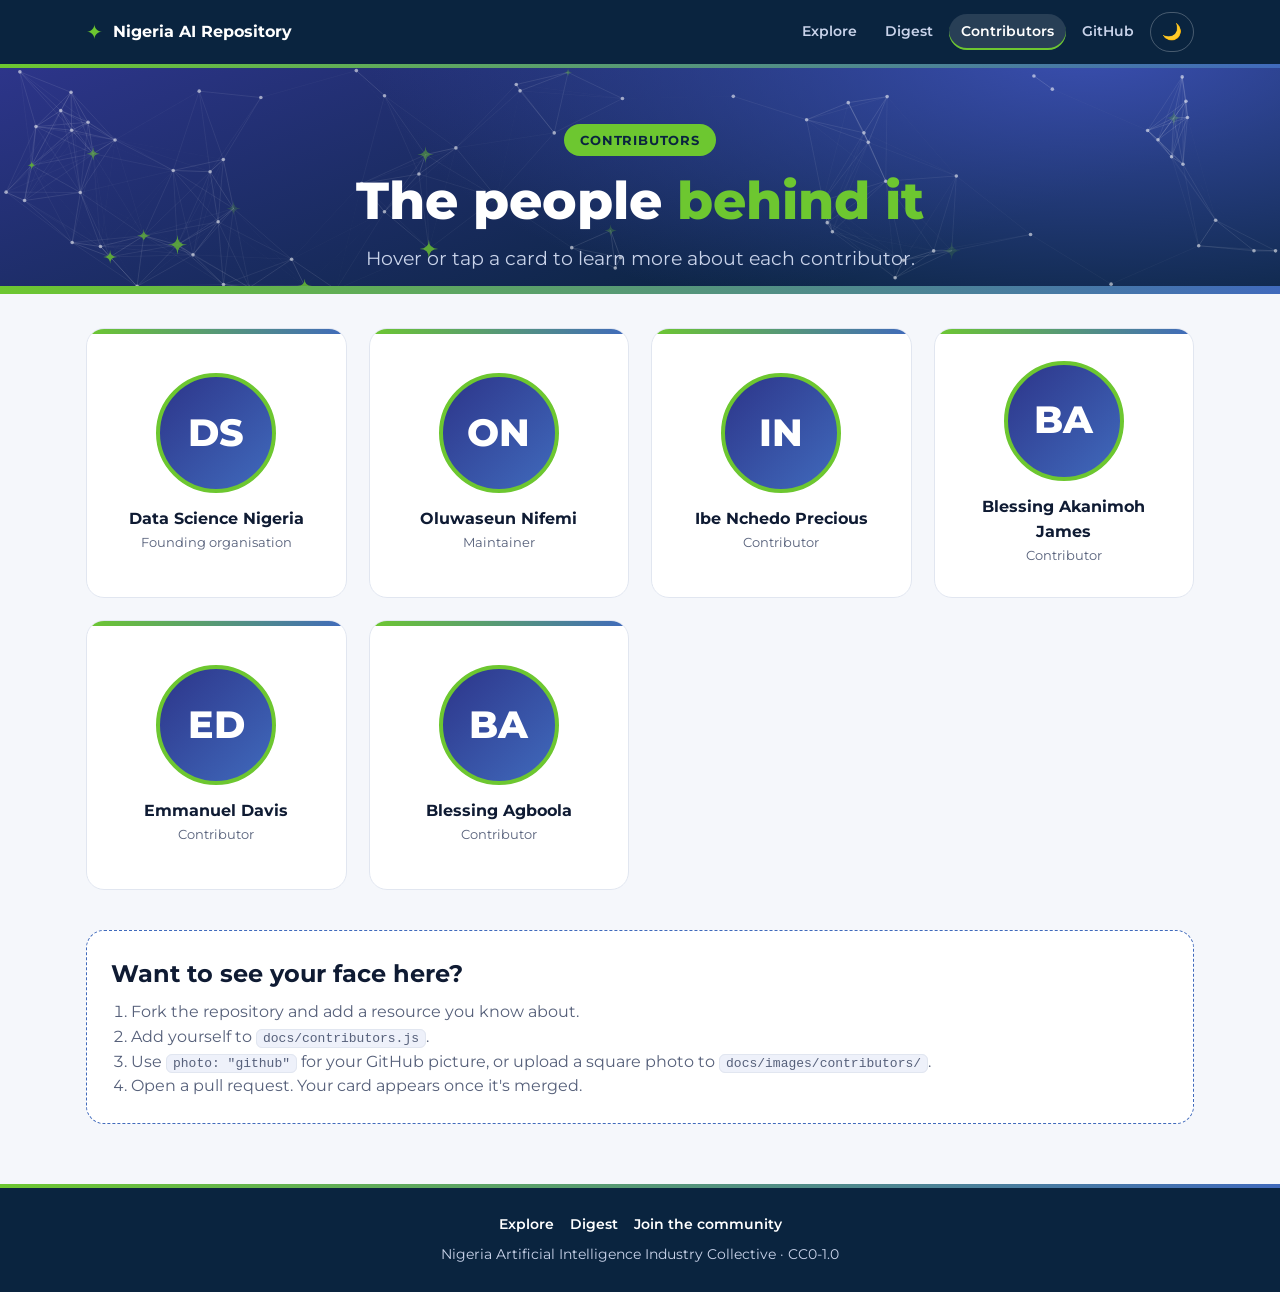
==== contributors.html @ 8c93dd75 "web_page" ====
<!doctype html>
<html lang="en">
<head>
<meta charset="utf-8">
<meta name="viewport" content="width=device-width, initial-scale=1">
<title>Contributors · Nigeria AI Repository</title>
<link rel="preconnect" href="https://fonts.googleapis.com"><link rel="preconnect" href="https://fonts.gstatic.com" crossorigin>
<link href="https://fonts.googleapis.com/css2?family=Montserrat:wght@400;500;600;700;800&display=swap" rel="stylesheet">
<link rel="stylesheet" href="style.css">
</head>
<body>
<nav><div class="wrap">
  <a class="brand" href="index.html"><b class="mark">✦</b><span>Nigeria AI Repository</span></a>
  <div class="links">
    <a href="index.html">Explore</a>
    <a href="digest.html">Digest</a>
    <a href="contributors.html" class="active">Contributors</a>
    <a class="gh" href="https://github.com/aicollectiveng/Nigeria-AI-Repository">GitHub</a>
    <button class="btn" id="themeBtn" aria-label="Toggle dark mode">🌙</button>
  </div>
</div></nav>

<header class="hero" style="padding-bottom:20px">
  <canvas id="bg" aria-hidden="true"></canvas>
  <div class="wrap">
    <div class="eyebrow">Contributors</div>
    <h1>The people <span class="hl">behind it</span></h1>
    <p>Hover or tap a card to learn more about each contributor.</p>
  </div>
</header>

<main class="wrap">
  <div class="people" id="people"></div>

  <div class="join reveal">
    <h2 style="margin:0">Want to see your face here?</h2>
    <ol>
      <li>Fork the repository and add a resource you know about.</li>
      <li>Add yourself to <code>docs/contributors.js</code>.</li>
      <li>Use <code>photo: "github"</code> for your GitHub picture, or upload a square photo to <code>docs/images/contributors/</code>.</li>
      <li>Open a pull request. Your card appears once it's merged.</li>
    </ol>
  </div>
</main>

<footer><a href="index.html">Explore</a><a href="digest.html">Digest</a><a href="https://bit.ly/AI-Collective-Com-Onboard">Join the community</a><div style="margin-top:8px">Nigeria Artificial Intelligence Industry Collective · CC0-1.0</div></footer>

<script src="contributors.js"></script>
<script src="common.js"></script>
<script>
const esc = s => String(s||"").replace(/[&<>"]/g, m => ({'&':'&amp;','<':'&lt;','>':'&gt;','"':'&quot;'}[m]));
const initials = n => n.split(/\s+/).map(w=>w[0]).slice(0,2).join('').toUpperCase();

document.getElementById('people').innerHTML = CONTRIBUTORS.map((p,i) => {
  const src = p.photo === "github" && p.github ? `https://github.com/${p.github}.png?size=240` : p.photo;
  const profile = p.github ? `https://github.com/${p.github}` : p.link;
  return `
  <div class="person reveal" style="transition-delay:${i*80}ms" tabindex="0">
    <div class="flip">
      <div class="face">
        <img class="avatar" src="${esc(src)}" alt="${esc(p.name)}" loading="lazy"
             onerror="this.outerHTML='<div class=&quot;initials&quot;>${initials(p.name)}</div>'">
        <h3>${esc(p.name)}</h3><div class="role">${esc(p.role)}</div>
      </div>
      <div class="face back">
        <h3>${esc(p.name)}</h3>
        <div class="role">${esc(p.role)}</div>
        ${p.github ? `<div class="role">@${esc(p.github)}</div>` : ""}
        ${profile ? `<a href="${esc(profile)}" target="_blank" rel="noopener">View profile ↗</a>` : ""}
      </div>
    </div>
  </div>`;
}).join('');

// Tap to flip on phones
document.querySelectorAll('.person').forEach(el => {
  el.onclick = e => { if(e.target.tagName !== 'A') el.classList.toggle('flipped'); };
  el.onkeydown = e => { if(e.key === 'Enter') el.classList.toggle('flipped'); };
});
observeReveal();
</script>
</body>
</html>
---- style.css ----
/* ============================================================
   Nigeria AI Repository — AI Collective brand
   Colours sampled from the AI Collective Monthly Digest covers:
   navy #2D358A · blue #406ABC · green #6DC730 · deep #0A243F
   Typeface: Montserrat
   ============================================================ */
:root{
  --navy:#2d358a;--blue:#406abc;--green:#6dc730;--deep:#0a243f;
  --grad:linear-gradient(90deg,var(--green),var(--blue));
  --bg:#f5f7fb;--card:#ffffff;--text:#0f1b33;--muted:#56607a;--line:#e1e6f0;
  --accent:var(--navy);--accent-text:var(--navy);--chip:#eef1fa;
  --shadow:0 12px 32px rgba(45,53,138,.12);
}
[data-theme="dark"]{
  --bg:#08172b;--card:#0f2340;--text:#eaf0fb;--muted:#a3afc6;--line:#1d3557;
  --accent:#6dc730;--accent-text:#8fd860;--chip:#132c4f;
  --shadow:0 12px 32px rgba(0,0,0,.45);
}
*{box-sizing:border-box}
html{scroll-behavior:smooth}
body{margin:0;font-family:"Montserrat",system-ui,-apple-system,"Segoe UI",Roboto,sans-serif;background:var(--bg);color:var(--text);line-height:1.55;transition:background .3s,color .3s}
a{color:inherit}
.wrap{max-width:1140px;margin:0 auto;padding:0 16px}

/* Nav */
nav{position:sticky;top:0;z-index:20;background:var(--deep);color:#fff;border-bottom:4px solid transparent;border-image:var(--grad) 1}
nav .wrap{display:flex;align-items:center;justify-content:space-between;height:64px;gap:12px}
.brand{font-weight:700;text-decoration:none;display:flex;align-items:center;gap:10px;color:#fff;white-space:nowrap}
.brand .mark{color:var(--green);font-size:20px}
.links{display:flex;gap:4px;align-items:center}
.links a{text-decoration:none;padding:7px 12px;border-radius:999px;color:#c9d3ea;font-size:14px;font-weight:600}
.links a.active,.links a:hover{color:#fff;background:rgba(255,255,255,.12)}
.links a.active{box-shadow:inset 0 -2px 0 var(--green)}
.btn{border:1px solid rgba(255,255,255,.25);background:transparent;color:#fff;padding:7px 11px;border-radius:999px;cursor:pointer;font:inherit}

/* Hero / cover */
.hero{position:relative;overflow:hidden;background:radial-gradient(1200px 500px at 85% -10%,#3a4fb0 0%,transparent 60%),linear-gradient(160deg,var(--navy) 0%,var(--deep) 75%);color:#fff;padding:56px 0 64px}
.hero::after{content:"";position:absolute;left:0;right:0;bottom:0;height:8px;background:var(--grad)}
#bg{position:absolute;inset:0;width:100%;height:100%;z-index:0;opacity:.8}
.hero .wrap{position:relative;z-index:1;text-align:center}
.logo{width:min(380px,74vw);display:block;margin:0 auto 18px}
.eyebrow{display:inline-block;background:var(--green);color:#0a243f;font-weight:700;font-size:13px;letter-spacing:.06em;text-transform:uppercase;padding:6px 16px;border-radius:999px;margin-bottom:16px}
.hero h1{font-size:clamp(28px,5.4vw,52px);line-height:1.12;margin:0 0 14px;font-weight:800}
.hero h1 .hl{color:var(--green)}
.hero p{color:#c9d3ea;font-size:clamp(15px,2.2vw,19px);max-width:700px;margin:0 auto}
.typed{color:#fff;font-weight:700}
.cursor{display:inline-block;width:2px;height:1em;background:var(--green);vertical-align:-2px;animation:blink 1s steps(1) infinite}
@keyframes blink{50%{opacity:0}}
.cta{display:flex;gap:10px;justify-content:center;margin-top:26px;flex-wrap:wrap}
.cta a{padding:12px 22px;border-radius:999px;text-decoration:none;font-weight:700;font-size:15px;transition:transform .15s}
.cta a:hover{transform:translateY(-2px)}
.cta .primary{background:var(--green);color:var(--deep)}
.cta .ghost{border:1.5px solid rgba(255,255,255,.6);color:#fff}

/* Stats */
.stats{display:grid;grid-template-columns:repeat(4,1fr);gap:14px;margin:36px 0 0}
.stat{position:relative;background:rgba(255,255,255,.07);border:1px solid rgba(255,255,255,.14);border-radius:18px;padding:20px 14px;text-align:center;text-decoration:none;color:#fff;overflow:hidden;transition:transform .2s,background .2s}
.stat::before{content:"";position:absolute;left:0;top:0;right:0;height:4px;background:var(--grad)}
.stat:hover{transform:translateY(-4px);background:rgba(255,255,255,.12)}
.stat b{display:block;font-size:clamp(32px,5vw,44px);font-weight:800;line-height:1.1}
.stat span{color:#c9d3ea;font-size:14px;font-weight:600}
@media (max-width:720px){.stats{grid-template-columns:repeat(2,1fr)}}

/* Explorer */
.explorer{padding-top:34px;padding-bottom:60px}
.search{width:100%;padding:15px 18px;border-radius:14px;border:1px solid var(--line);background:var(--card);color:var(--text);font:inherit;font-size:16px;box-shadow:var(--shadow)}
.search:focus{outline:2px solid var(--blue)}
.chips{display:flex;flex-wrap:wrap;gap:8px;margin:16px 0 8px}
.chip{border:1px solid var(--line);background:var(--card);color:var(--text);padding:6px 14px;border-radius:999px;cursor:pointer;font:inherit;font-size:13px;font-weight:600;transition:all .15s}
.chip:hover{border-color:var(--blue)}
.chip.active{background:var(--navy);border-color:var(--navy);color:#fff}
[data-theme="dark"] .chip.active{background:var(--green);border-color:var(--green);color:var(--deep)}
.chip i{font-style:normal;opacity:.65;margin-left:4px}
.count{color:var(--muted);font-size:14px;margin:6px 0 16px}
.grid{display:grid;grid-template-columns:repeat(auto-fill,minmax(260px,1fr));gap:16px}
.card{position:relative;background:var(--card);border:1px solid var(--line);border-radius:16px;padding:18px;text-decoration:none;display:flex;flex-direction:column;gap:6px;transition:transform .2s,box-shadow .2s;animation:pop .35s ease both;overflow:hidden}
.card::before{content:"";position:absolute;left:0;top:0;bottom:0;width:4px;background:var(--grad);opacity:0;transition:opacity .2s}
.card:hover{transform:translateY(-4px);box-shadow:var(--shadow)}
.card:hover::before{opacity:1}
.card h3{margin:0;font-size:16px;font-weight:700}
.card p{margin:0;color:var(--muted);font-size:13.5px;flex:1}
.tag{align-self:flex-start;font-size:11.5px;font-weight:700;padding:3px 10px;border-radius:999px;background:var(--chip);color:var(--accent-text)}
.card .go{font-size:13px;font-weight:700;color:var(--blue)}
[data-theme="dark"] .card .go{color:var(--green)}
@keyframes pop{from{opacity:0;transform:translateY(12px)}to{opacity:1;transform:none}}
.empty{text-align:center;color:var(--muted);padding:40px}
.more{display:block;margin:22px auto 0;border:none;background:var(--navy);color:#fff;padding:12px 24px;border-radius:999px;font:inherit;font-weight:700;cursor:pointer}

/* Digest page */
.toolbar{display:flex;flex-wrap:wrap;gap:10px;align-items:center;justify-content:space-between;margin:28px 0 18px}
.digests{display:grid;grid-template-columns:repeat(auto-fill,minmax(250px,1fr));gap:22px;padding-bottom:50px}
.digest{background:var(--card);border:1px solid var(--line);border-radius:18px;overflow:hidden;display:flex;flex-direction:column;transition:transform .2s,box-shadow .2s;animation:pop .4s ease both}
.digest:hover{transform:translateY(-5px);box-shadow:var(--shadow)}
.digest .thumb{position:relative;display:block;aspect-ratio:17/22;overflow:hidden;background:var(--chip)}
.digest .thumb img{width:100%;height:100%;object-fit:cover;object-position:top;transition:transform .5s}
.digest:hover .thumb img{transform:scale(1.05)}
.digest .badge{position:absolute;top:12px;left:12px;font-size:11px;font-weight:800;letter-spacing:.05em;text-transform:uppercase;padding:5px 11px;border-radius:999px;background:var(--green);color:var(--deep)}
.digest .badge.special{background:var(--navy);color:#fff}
.digest .pages{position:absolute;bottom:12px;right:12px;font-size:12px;font-weight:700;padding:4px 10px;border-radius:999px;background:rgba(10,36,63,.85);color:#fff}
.digest .body{padding:16px 16px 18px;display:flex;flex-direction:column;gap:8px;flex:1}
.digest h3{margin:0;font-size:18px;font-weight:800}
.digest .sub{color:var(--muted);font-size:13px;font-weight:600;margin-top:-4px}
.digest ul{margin:0;padding-left:18px;color:var(--muted);font-size:13px;flex:1}
.digest li{margin-bottom:3px}
.digest .actions{display:flex;gap:8px;margin-top:6px}
.digest .actions a{flex:1;text-align:center;text-decoration:none;font-size:13px;font-weight:700;padding:9px 10px;border-radius:999px}
.digest .read{background:var(--navy);color:#fff}
[data-theme="dark"] .digest .read{background:var(--green);color:var(--deep)}
.digest .dl{border:1.5px solid var(--line)}
.latest{display:grid;grid-template-columns:minmax(200px,300px) 1fr;gap:28px;align-items:center;background:var(--card);border:1px solid var(--line);border-radius:22px;padding:22px;margin-top:-36px;position:relative;z-index:2;box-shadow:var(--shadow)}
.latest img{width:100%;border-radius:12px;display:block;box-shadow:0 8px 24px rgba(0,0,0,.18)}
.latest h2{margin:6px 0 8px;font-size:clamp(22px,3.4vw,32px);font-weight:800}
.latest ul{color:var(--muted);padding-left:18px}
.latest .actions{display:flex;gap:10px;flex-wrap:wrap}
.latest .actions a{text-decoration:none;font-weight:700;padding:11px 20px;border-radius:999px;font-size:14px}
@media (max-width:640px){.latest{grid-template-columns:1fr}.latest img{max-width:240px;margin:0 auto}}

/* Contributors */
.people{display:grid;grid-template-columns:repeat(auto-fill,minmax(210px,1fr));gap:22px;padding:34px 0 40px}
.person{perspective:900px;height:270px}
.flip{position:relative;width:100%;height:100%;transition:transform .6s;transform-style:preserve-3d;cursor:pointer}
.person:hover .flip,.person.flipped .flip{transform:rotateY(180deg)}
.face{position:absolute;inset:0;backface-visibility:hidden;background:var(--card);border:1px solid var(--line);border-radius:18px;display:flex;flex-direction:column;align-items:center;justify-content:center;padding:18px;text-align:center;overflow:hidden}
.face::before{content:"";position:absolute;left:0;right:0;top:0;height:5px;background:var(--grad)}
.back{transform:rotateY(180deg);gap:10px;background:linear-gradient(160deg,var(--navy),var(--deep));color:#fff;border:none}
.back .role{color:#c9d3ea}
.avatar{width:120px;height:120px;border-radius:50%;object-fit:cover;border:4px solid var(--green);margin-bottom:14px;background:var(--line)}
.initials{width:120px;height:120px;border-radius:50%;display:flex;align-items:center;justify-content:center;font-size:38px;font-weight:800;color:#fff;background:linear-gradient(135deg,var(--navy),var(--blue));border:4px solid var(--green);margin-bottom:14px}
.person h3{margin:0;font-size:16px;font-weight:700}
.person .role{color:var(--muted);font-size:13px}
.back a{text-decoration:none;background:var(--green);color:var(--deep);font-weight:700;padding:8px 16px;border-radius:999px;font-size:13px}
.join{background:var(--card);border:1px dashed var(--blue);border-radius:18px;padding:24px;margin-bottom:60px}
.join ol{margin:8px 0 0;padding-left:20px;color:var(--muted)}
code{background:var(--chip);border:1px solid var(--line);border-radius:6px;padding:1px 6px;font-size:13px}

footer{background:var(--deep);color:#c9d3ea;padding:26px 0;font-size:14px;text-align:center;border-top:4px solid transparent;border-image:var(--grad) 1}
footer a{margin:0 8px;color:#fff;text-decoration:none;font-weight:600}
footer a:hover{color:var(--green)}

.reveal{opacity:0;transform:translateY(24px);transition:all .7s ease}
.reveal.show{opacity:1;transform:none}

@media (max-width:640px){
  .brand span{display:none}
  .links a{padding:6px 8px;font-size:13px}
  .links a.gh{display:none}
}
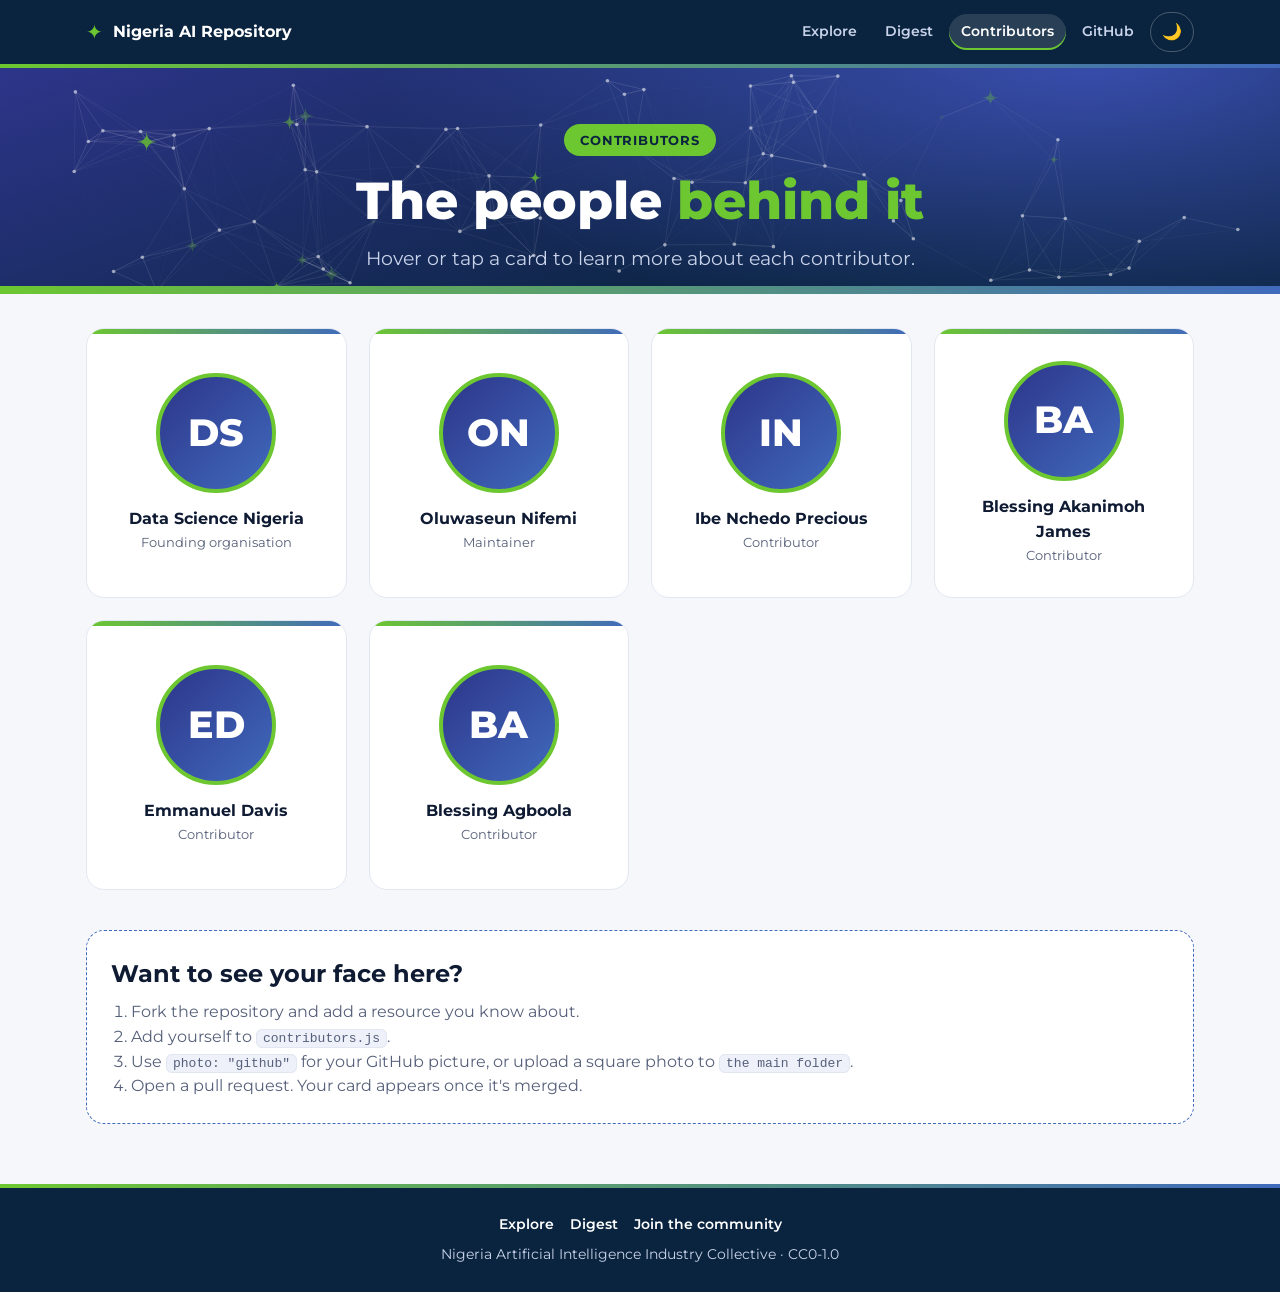
==== commit 42be16d4: "image_fix" ====
--- a/contributors.html
+++ b/contributors.html
@@ -36,8 +36,8 @@
     <h2 style="margin:0">Want to see your face here?</h2>
     <ol>
       <li>Fork the repository and add a resource you know about.</li>
-      <li>Add yourself to <code>docs/contributors.js</code>.</li>
-      <li>Use <code>photo: "github"</code> for your GitHub picture, or upload a square photo to <code>docs/images/contributors/</code>.</li>
+      <li>Add yourself to <code>contributors.js</code>.</li>
+      <li>Use <code>photo: "github"</code> for your GitHub picture, or upload a square photo to <code>the main folder</code>.</li>
       <li>Open a pull request. Your card appears once it's merged.</li>
     </ol>
   </div>
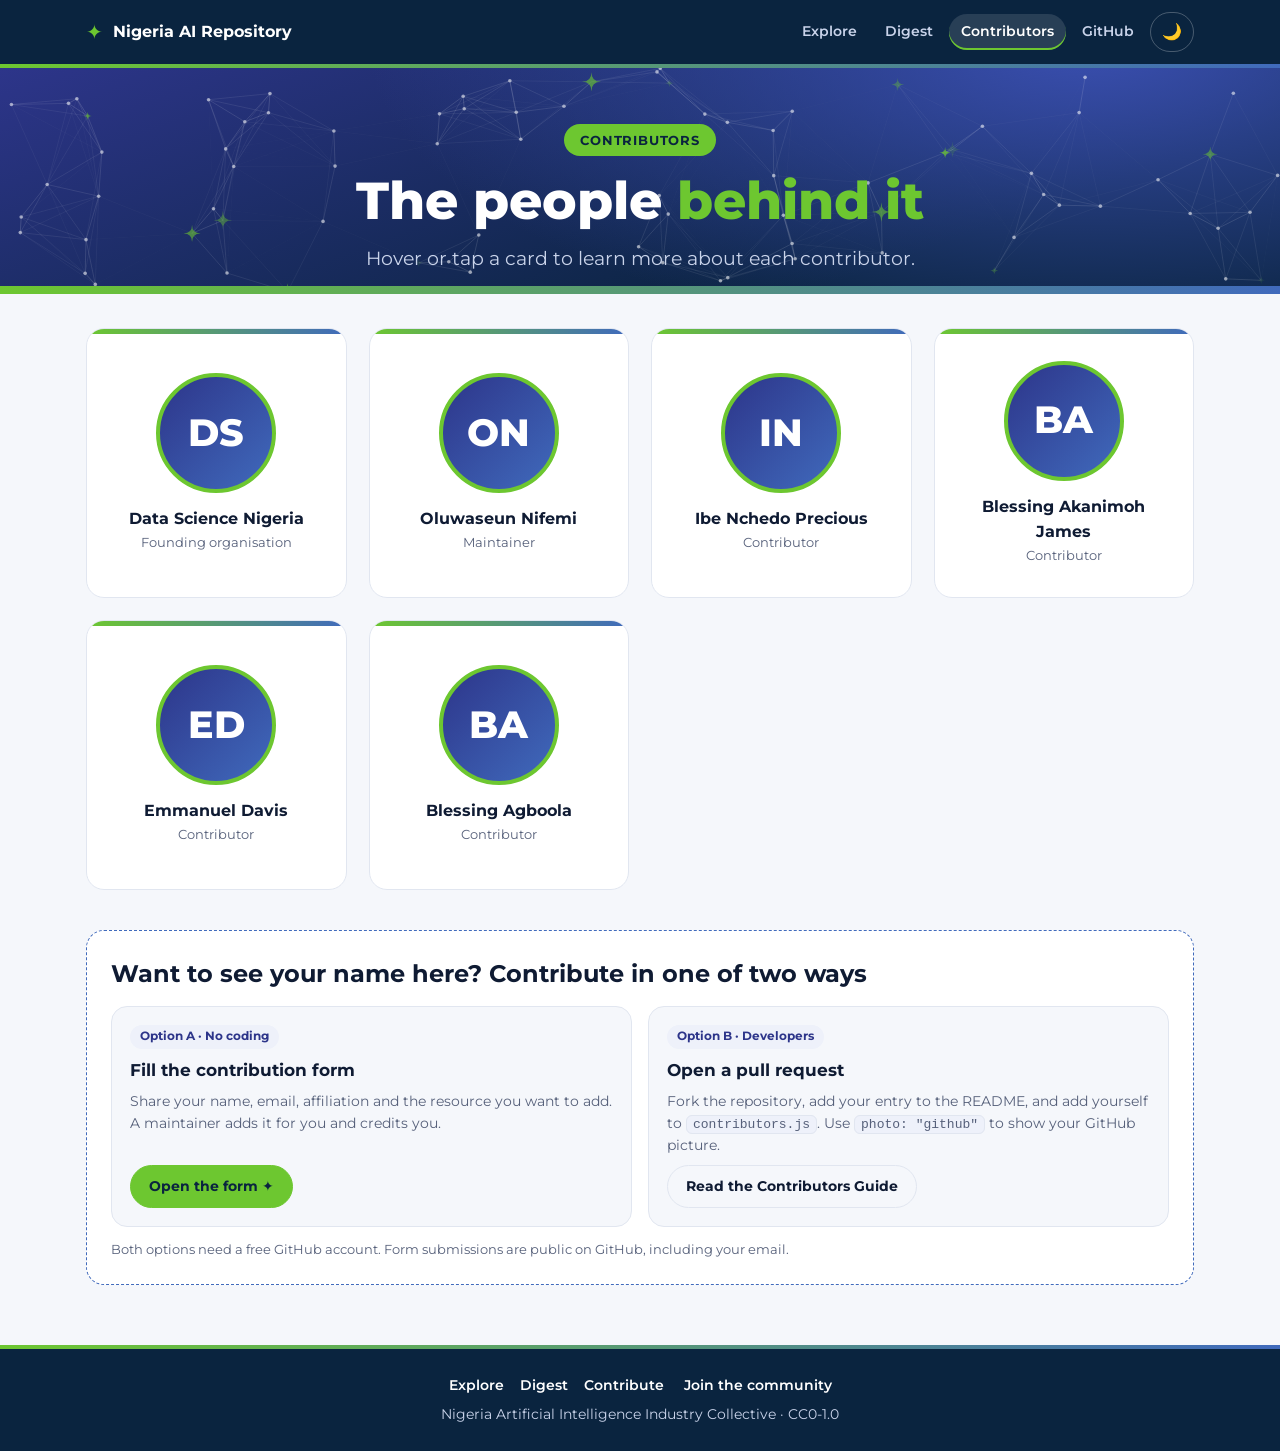
==== commit c0e42407: "Add files via upload" ====
--- a/contributors.html
+++ b/contributors.html
@@ -33,17 +33,27 @@
   <div class="people" id="people"></div>
 
   <div class="join reveal">
-    <h2 style="margin:0">Want to see your face here?</h2>
-    <ol>
-      <li>Fork the repository and add a resource you know about.</li>
-      <li>Add yourself to <code>contributors.js</code>.</li>
-      <li>Use <code>photo: "github"</code> for your GitHub picture, or upload a square photo to <code>the main folder</code>.</li>
-      <li>Open a pull request. Your card appears once it's merged.</li>
-    </ol>
+    <h2 style="margin:0 0 6px">Want to see your name here? Contribute in one of two ways</h2>
+    <div class="ways">
+      <div class="way">
+        <span class="tag">Option A · No coding</span>
+        <h3>Fill the contribution form</h3>
+        <p>Share your name, email, affiliation and the resource you want to add. A maintainer adds it for you and credits you.</p>
+        <a class="wbtn primary" href="https://github.com/aicollectiveng/Nigeria-AI-Repository/issues/new?template=contribution.yml" target="_blank" rel="noopener">Open the form ✦</a>
+      </div>
+      <div class="way">
+        <span class="tag">Option B · Developers</span>
+        <h3>Open a pull request</h3>
+        <p>Fork the repository, add your entry to the README, and add yourself to <code>contributors.js</code>. Use <code>photo: "github"</code> to show your GitHub picture.</p>
+        <a class="wbtn" href="https://github.com/aicollectiveng/Nigeria-AI-Repository/blob/main/Contributors%20Guide.md" target="_blank" rel="noopener">Read the Contributors Guide</a>
+      </div>
+    </div>
+    <p style="color:var(--muted);font-size:13px;margin:12px 0 0">Both options need a free GitHub account. Form submissions are public on GitHub, including your email.</p>
   </div>
 </main>
 
-<footer><a href="index.html">Explore</a><a href="digest.html">Digest</a><a href="https://bit.ly/AI-Collective-Com-Onboard">Join the community</a><div style="margin-top:8px">Nigeria Artificial Intelligence Industry Collective · CC0-1.0</div></footer>
+<footer><a href="index.html">Explore</a><a href="digest.html">Digest</a><a href="https://github.com/aicollectiveng/Nigeria-AI-Repository/issues/new?template=contribution.yml">Contribute</a>
+  <a href="https://bit.ly/AI-Collective-Com-Onboard">Join the community</a><div style="margin-top:8px">Nigeria Artificial Intelligence Industry Collective · CC0-1.0</div></footer>
 
 <script src="contributors.js"></script>
 <script src="common.js"></script>
--- a/style.css
+++ b/style.css
@@ -145,3 +145,40 @@
   .links a{padding:6px 8px;font-size:13px}
   .links a.gh{display:none}
 }
+
+/* ===== Digest design images + preview window ===== */
+.digest .thumb,.latest .peek{border:0;padding:0;margin:0;width:100%;cursor:zoom-in;font:inherit;color:inherit;background:var(--chip)}
+.latest .peek{position:relative;display:block;border-radius:12px;overflow:hidden}
+.latest .peek img{box-shadow:none;border-radius:0}
+.zoom{position:absolute;left:50%;top:50%;transform:translate(-50%,-50%) scale(.9);opacity:0;transition:all .2s;background:rgba(10,36,63,.85);color:#fff;font-weight:700;font-size:13px;padding:8px 14px;border-radius:999px;pointer-events:none}
+.digest .thumb:hover .zoom,.latest .peek:hover .zoom,.digest .thumb:focus-visible .zoom{opacity:1;transform:translate(-50%,-50%) scale(1)}
+.viewer{border:0;padding:0;border-radius:22px;max-width:min(980px,94vw);width:100%;background:var(--card);color:var(--text);box-shadow:0 30px 80px rgba(0,0,0,.45)}
+.viewer::backdrop{background:rgba(8,23,43,.75);backdrop-filter:blur(4px)}
+.viewer[open]{animation:pop .25s ease}
+.vgrid{display:grid;grid-template-columns:1.2fr 1fr}
+.vimg{background:var(--deep);display:flex;align-items:center;justify-content:center;max-height:82vh}
+.vimg img{width:100%;max-height:82vh;object-fit:contain;display:block}
+.vinfo{padding:28px 26px;display:flex;flex-direction:column;gap:8px;border-top:6px solid transparent;border-image:var(--grad) 1}
+.vinfo h2{margin:4px 0 0;font-size:26px;font-weight:800}
+.vinfo .sub{color:var(--muted);font-weight:600;font-size:14px}
+.vinfo ul{color:var(--muted);padding-left:18px;font-size:14px;flex:1}
+.vactions{display:flex;flex-direction:column;gap:10px}
+.vactions a{text-align:center;text-decoration:none;font-weight:700;padding:12px 16px;border-radius:999px;font-size:14px}
+.vactions .read{background:var(--navy);color:#fff}
+[data-theme="dark"] .vactions .read{background:var(--green);color:var(--deep)}
+.vactions .dl{border:1.5px solid var(--line)}
+.vclose{position:absolute;top:12px;right:12px;z-index:2;width:38px;height:38px;border-radius:50%;border:0;background:rgba(10,36,63,.85);color:#fff;font-size:16px;cursor:pointer}
+@media (max-width:720px){.vgrid{grid-template-columns:1fr}.vimg,.vimg img{max-height:55vh}}
+
+/* Contribute options */
+.ways{display:grid;grid-template-columns:1fr 1fr;gap:16px;margin-top:14px}
+.way{background:var(--bg);border:1px solid var(--line);border-radius:16px;padding:18px;display:flex;flex-direction:column;gap:8px}
+.way h3{margin:0;font-size:17px}
+.way p{margin:0;color:var(--muted);font-size:14px;flex:1}
+.wbtn{align-self:flex-start;text-decoration:none;font-weight:700;font-size:14px;padding:10px 18px;border-radius:999px;border:1.5px solid var(--line)}
+.wbtn.primary{background:var(--green);color:var(--deep);border-color:var(--green)}
+@media (max-width:640px){.ways{grid-template-columns:1fr}}
+
+/* Design images are square */
+.digest .thumb{aspect-ratio:1/1}
+.digest .thumb img{object-position:center}
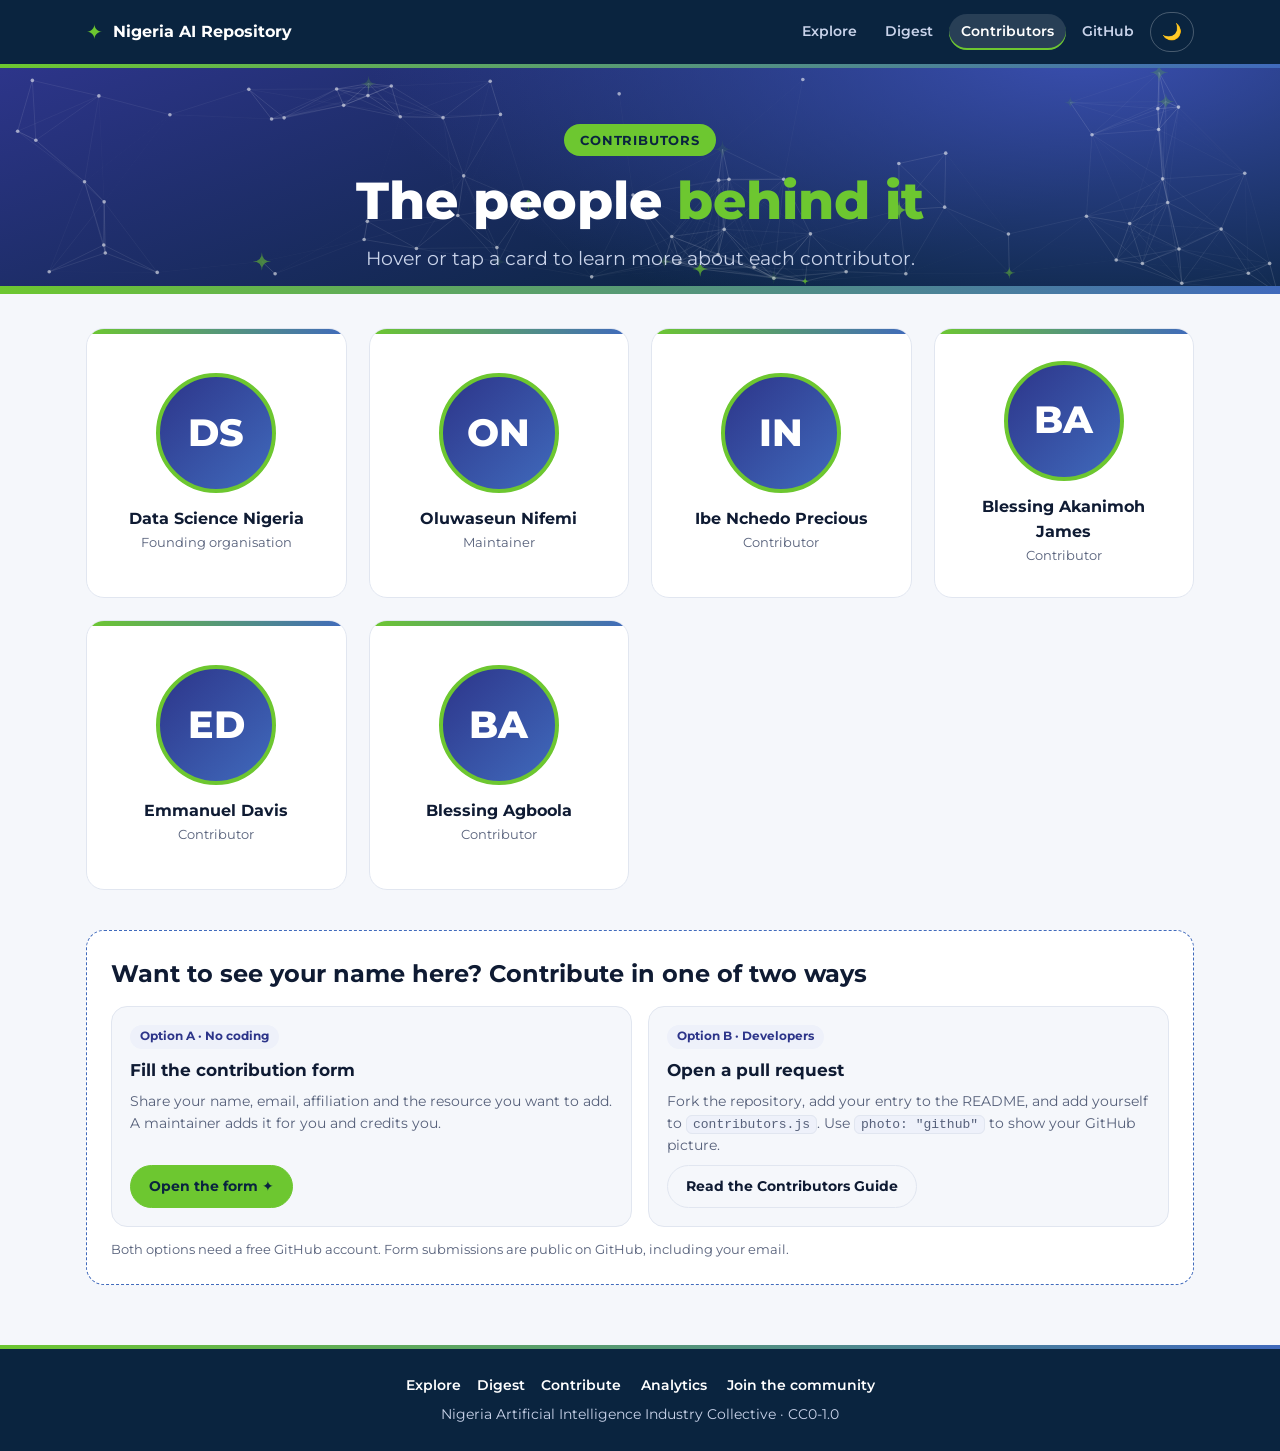
==== commit 503514f7: "Add files via upload" ====
--- a/contributors.html
+++ b/contributors.html
@@ -53,6 +53,7 @@
 </main>
 
 <footer><a href="index.html">Explore</a><a href="digest.html">Digest</a><a href="https://github.com/aicollectiveng/Nigeria-AI-Repository/issues/new?template=contribution.yml">Contribute</a>
+  <a href="stats.html">Analytics</a>
   <a href="https://bit.ly/AI-Collective-Com-Onboard">Join the community</a><div style="margin-top:8px">Nigeria Artificial Intelligence Industry Collective · CC0-1.0</div></footer>
 
 <script src="contributors.js"></script>
